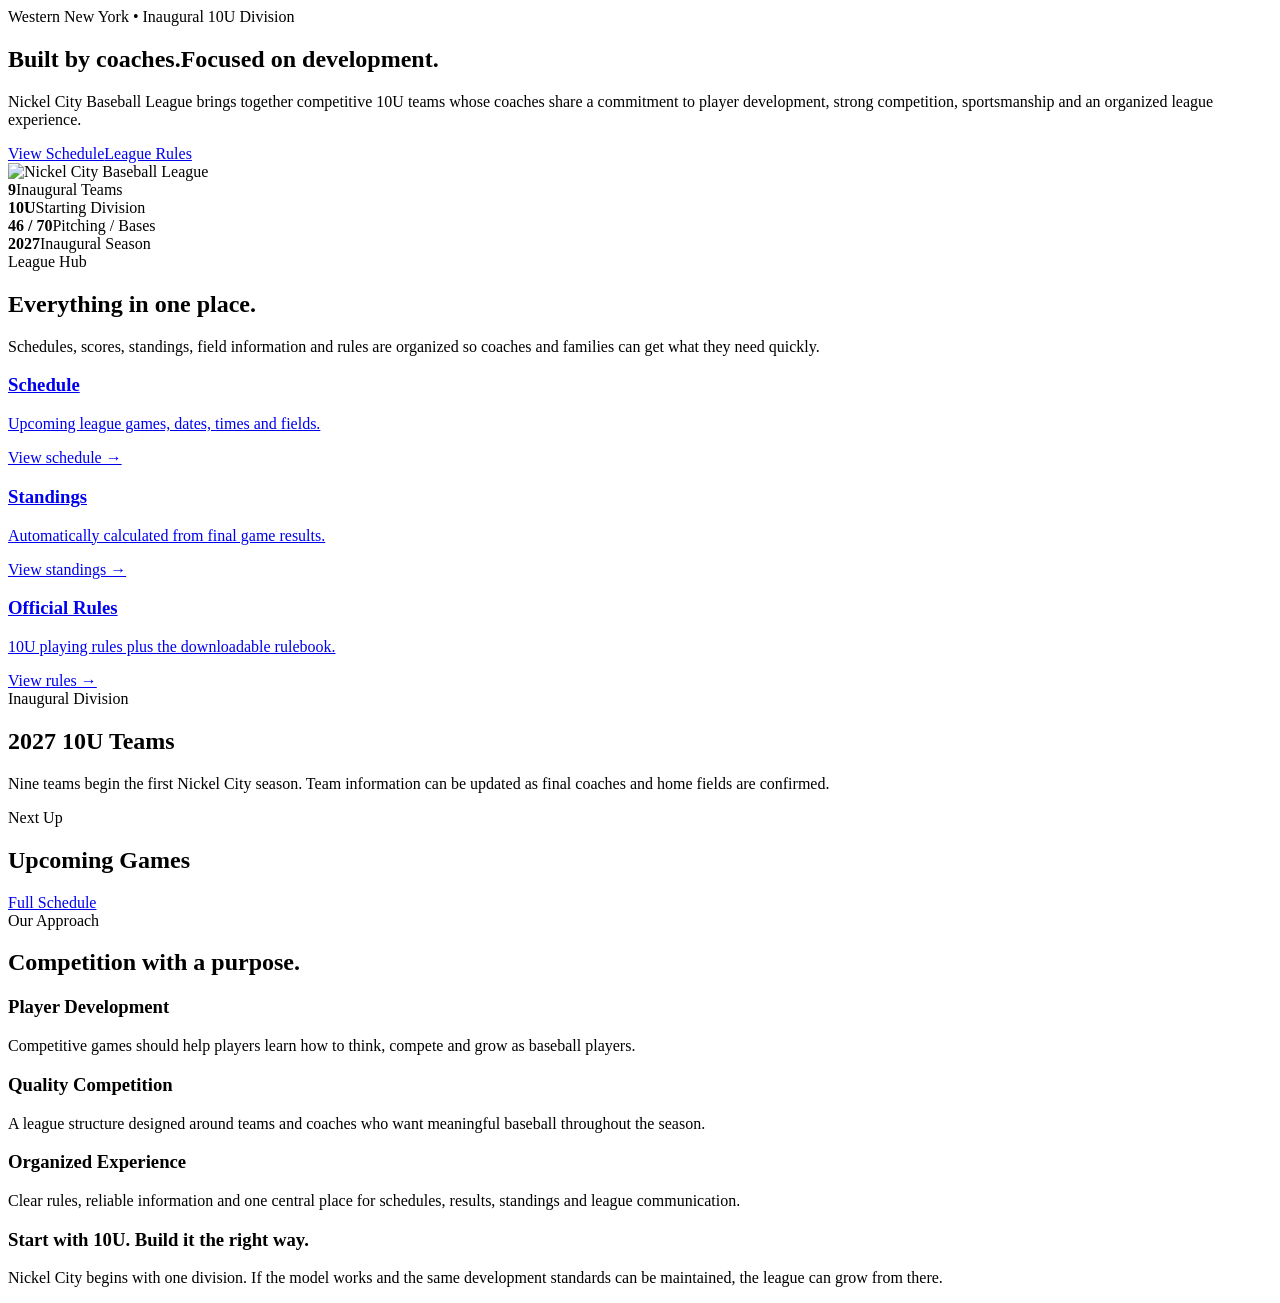
==== index.html @ 05db5ae2 "Add files via upload" ====
<!doctype html><html lang="en"><head><meta charset="utf-8"><meta name="viewport" content="width=device-width,initial-scale=1"><meta name="theme-color" content="#071a33"><link rel="icon" href="assets/img/favicon.png"><link rel="stylesheet" href="assets/css/style.css"><script defer src="assets/js/config.js"></script><script defer src="assets/js/data.js"></script><script defer src="assets/js/site.js"></script><script defer src="assets/js/league.js"></script><title>Nickel City Baseball League | Buffalo, NY</title><meta name="description" content="Nickel City Baseball League - competitive youth baseball in Western New York."></head><body><div data-site-header></div>
<main>
<section class="hero"><div class="wrap hero-grid"><div><div class="eyebrow">Western New York • Inaugural 10U Division</div><h1>Built by coaches.<span>Focused on development.</span></h1><p class="lead">Nickel City Baseball League brings together competitive 10U teams whose coaches share a commitment to player development, strong competition, sportsmanship and an organized league experience.</p><div class="actions"><a class="btn btn-red" href="schedule.html">View Schedule</a><a class="btn btn-light" href="rules.html">League Rules</a></div></div><div><img class="hero-logo" src="assets/img/nickel-city-logo.png" alt="Nickel City Baseball League"></div></div></section>
<div class="stats"><div class="wrap stat-grid"><div class="stat"><strong>9</strong><span>Inaugural Teams</span></div><div class="stat"><strong>10U</strong><span>Starting Division</span></div><div class="stat"><strong>46 / 70</strong><span>Pitching / Bases</span></div><div class="stat"><strong>2027</strong><span>Inaugural Season</span></div></div></div>
<section class="section"><div class="wrap"><div class="section-head"><div><div class="kicker">League Hub</div><h2>Everything in one place.</h2></div><p>Schedules, scores, standings, field information and rules are organized so coaches and families can get what they need quickly.</p></div><div class="cards"><a class="card quick-card" href="schedule.html"><h3>Schedule</h3><p>Upcoming league games, dates, times and fields.</p><div class="arrow">View schedule →</div></a><a class="card quick-card" href="standings.html"><h3>Standings</h3><p>Automatically calculated from final game results.</p><div class="arrow">View standings →</div></a><a class="card quick-card" href="rules.html"><h3>Official Rules</h3><p>10U playing rules plus the downloadable rulebook.</p><div class="arrow">View rules →</div></a></div></div></section>
<section class="section alt"><div class="wrap"><div class="section-head"><div><div class="kicker">Inaugural Division</div><h2>2027 10U Teams</h2></div><p>Nine teams begin the first Nickel City season. Team information can be updated as final coaches and home fields are confirmed.</p></div><div class="team-grid" data-team-grid></div></div></section>
<section class="section"><div class="wrap"><div class="section-head"><div><div class="kicker">Next Up</div><h2>Upcoming Games</h2></div><a class="btn btn-outline" href="schedule.html">Full Schedule</a></div><div class="game-list" data-games="schedule" data-limit="3"></div></div></section>
<section class="section alt"><div class="wrap"><div class="section-head"><div><div class="kicker">Our Approach</div><h2>Competition with a purpose.</h2></div></div><div class="cards"><div class="card"><h3>Player Development</h3><p>Competitive games should help players learn how to think, compete and grow as baseball players.</p></div><div class="card"><h3>Quality Competition</h3><p>A league structure designed around teams and coaches who want meaningful baseball throughout the season.</p></div><div class="card"><h3>Organized Experience</h3><p>Clear rules, reliable information and one central place for schedules, results, standings and league communication.</p></div></div></div></section>
<section class="section"><div class="wrap callout"><h3>Start with 10U. Build it the right way.</h3><p>Nickel City begins with one division. If the model works and the same development standards can be maintained, the league can grow from there.</p></div></section>
</main><div data-site-footer></div></body></html>
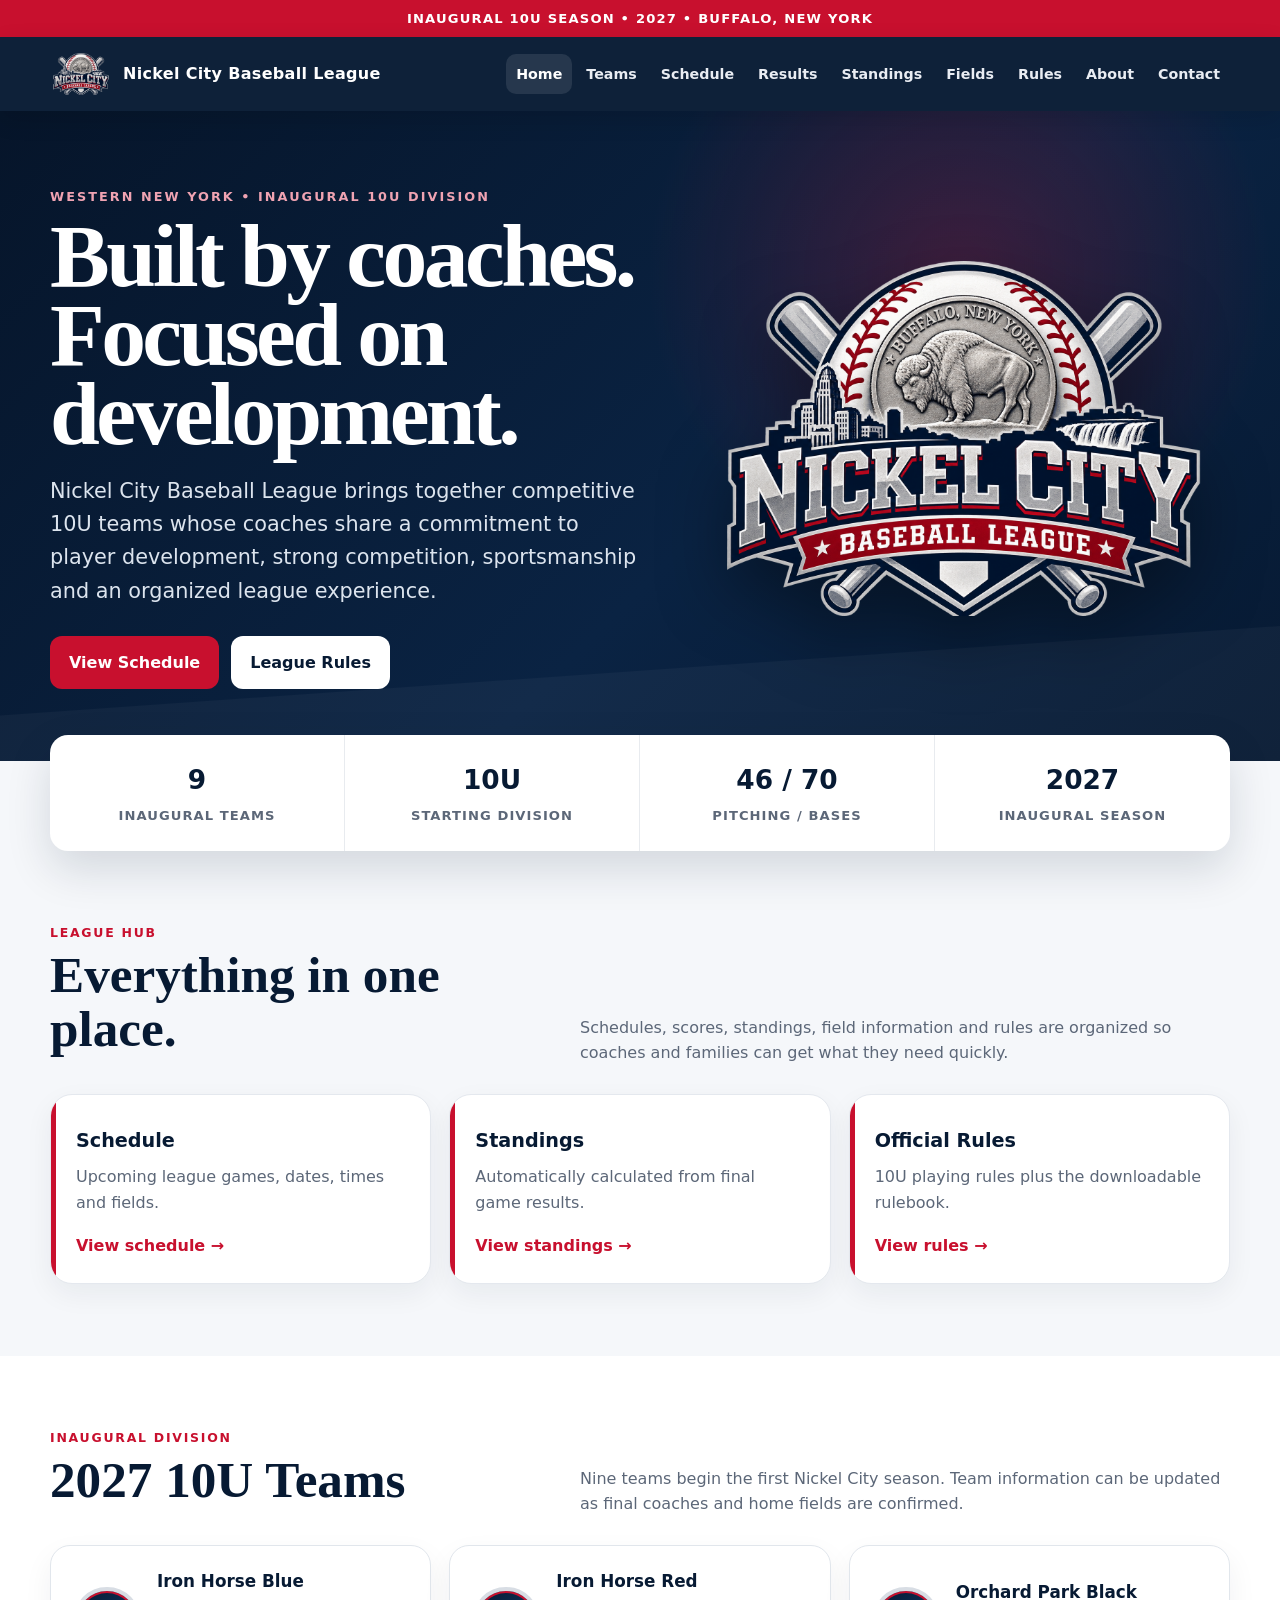
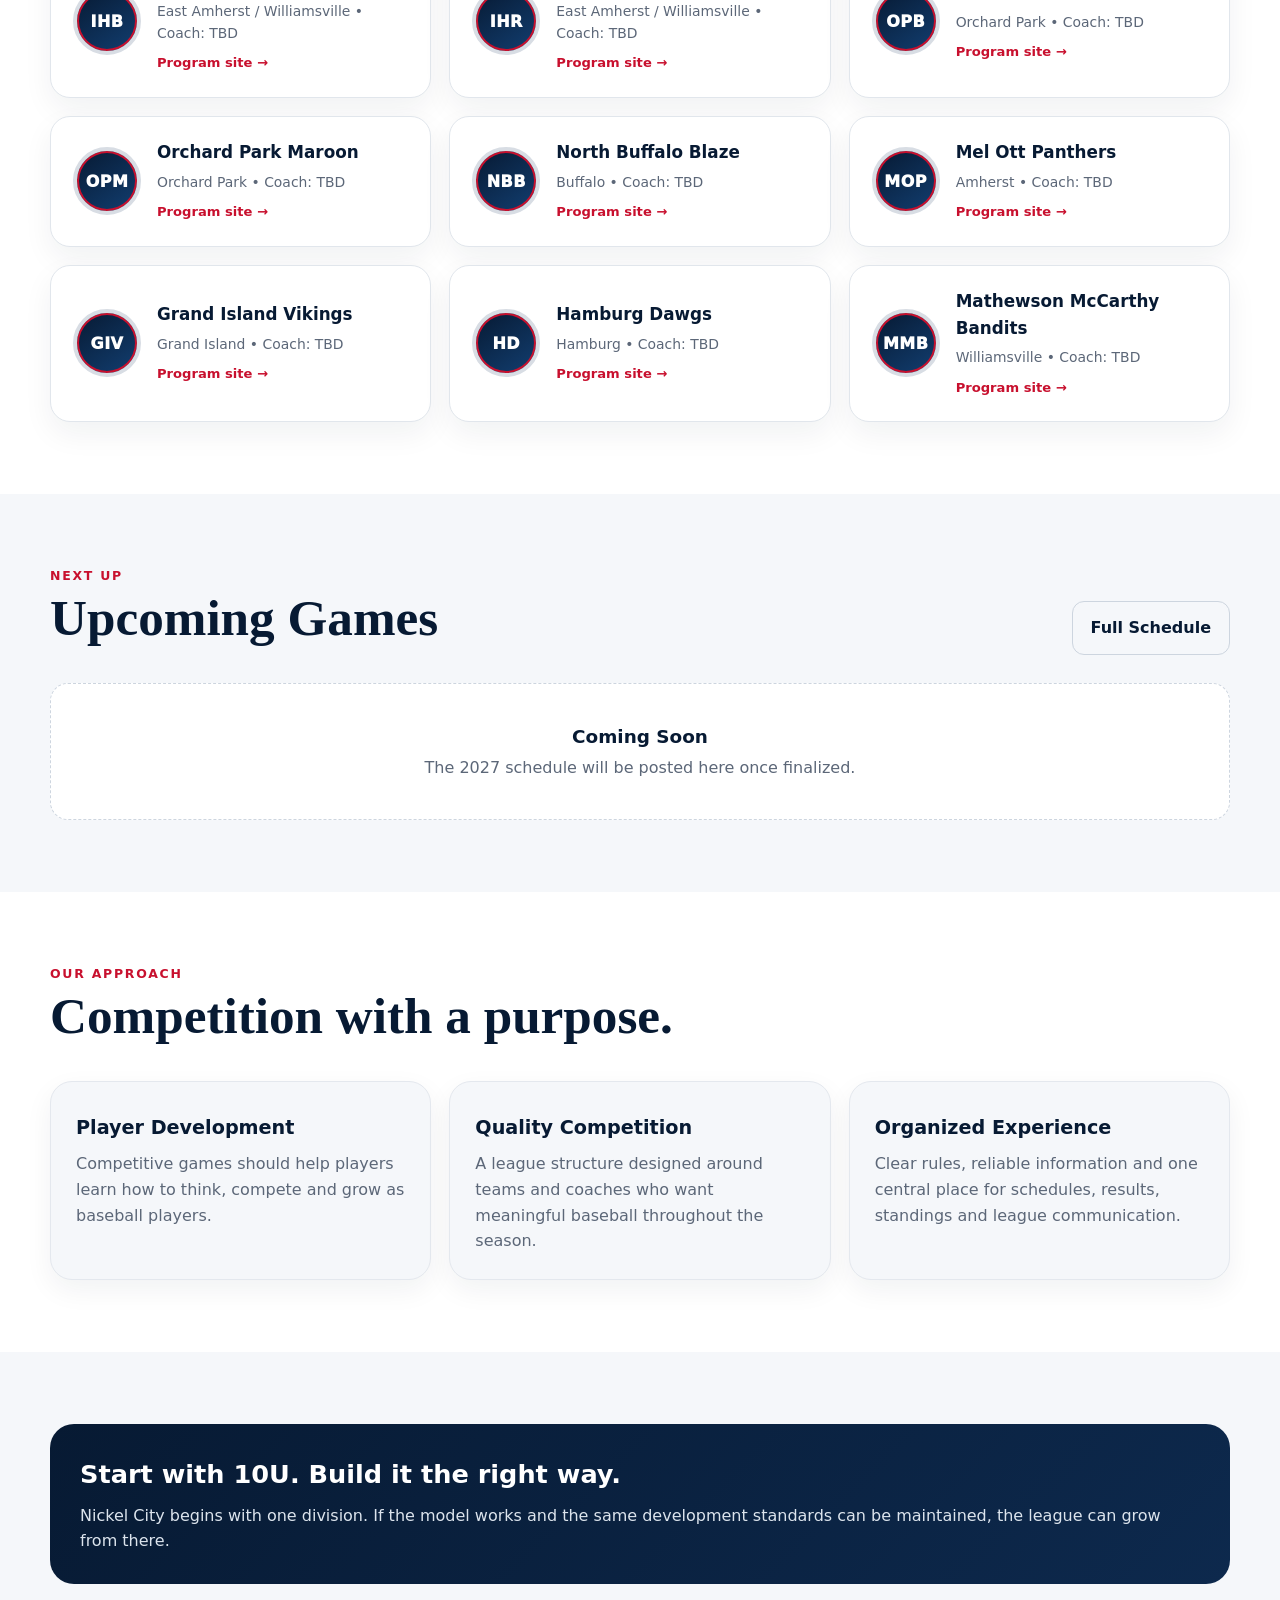
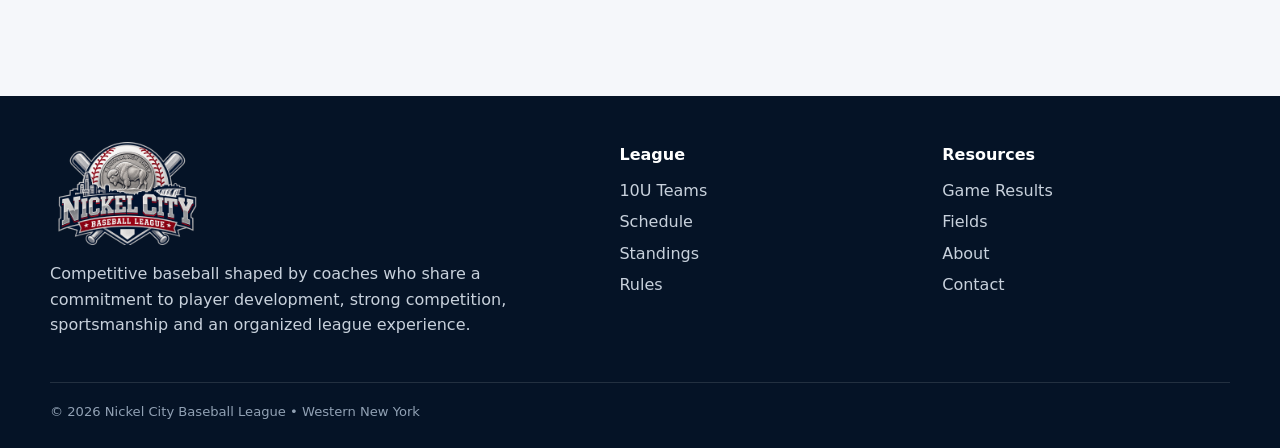
==== commit 80308b35: "Add files via upload" ====
--- a/index.html
+++ b/index.html
@@ -1,6 +1,6 @@
-<!doctype html><html lang="en"><head><meta charset="utf-8"><meta name="viewport" content="width=device-width,initial-scale=1"><meta name="theme-color" content="#071a33"><link rel="icon" href="assets/img/favicon.png"><link rel="stylesheet" href="assets/css/style.css"><script defer src="assets/js/config.js"></script><script defer src="assets/js/data.js"></script><script defer src="assets/js/site.js"></script><script defer src="assets/js/league.js"></script><title>Nickel City Baseball League | Buffalo, NY</title><meta name="description" content="Nickel City Baseball League - competitive youth baseball in Western New York."></head><body><div data-site-header></div>
+<!doctype html><html lang="en"><head><meta charset="utf-8"><meta name="viewport" content="width=device-width,initial-scale=1"><meta name="theme-color" content="#071a33"><link rel="icon" href="favicon.png"><link rel="stylesheet" href="style.css"><script defer src="config.js"></script><script defer src="data.js"></script><script defer src="site.js"></script><script defer src="league.js"></script><title>Nickel City Baseball League | Buffalo, NY</title><meta name="description" content="Nickel City Baseball League - competitive youth baseball in Western New York."></head><body><div data-site-header></div>
 <main>
-<section class="hero"><div class="wrap hero-grid"><div><div class="eyebrow">Western New York • Inaugural 10U Division</div><h1>Built by coaches.<span>Focused on development.</span></h1><p class="lead">Nickel City Baseball League brings together competitive 10U teams whose coaches share a commitment to player development, strong competition, sportsmanship and an organized league experience.</p><div class="actions"><a class="btn btn-red" href="schedule.html">View Schedule</a><a class="btn btn-light" href="rules.html">League Rules</a></div></div><div><img class="hero-logo" src="assets/img/nickel-city-logo.png" alt="Nickel City Baseball League"></div></div></section>
+<section class="hero"><div class="wrap hero-grid"><div><div class="eyebrow">Western New York • Inaugural 10U Division</div><h1>Built by coaches.<span>Focused on development.</span></h1><p class="lead">Nickel City Baseball League brings together competitive 10U teams whose coaches share a commitment to player development, strong competition, sportsmanship and an organized league experience.</p><div class="actions"><a class="btn btn-red" href="schedule.html">View Schedule</a><a class="btn btn-light" href="rules.html">League Rules</a></div></div><div><img class="hero-logo" src="nickel-city-logo.png" alt="Nickel City Baseball League"></div></div></section>
 <div class="stats"><div class="wrap stat-grid"><div class="stat"><strong>9</strong><span>Inaugural Teams</span></div><div class="stat"><strong>10U</strong><span>Starting Division</span></div><div class="stat"><strong>46 / 70</strong><span>Pitching / Bases</span></div><div class="stat"><strong>2027</strong><span>Inaugural Season</span></div></div></div>
 <section class="section"><div class="wrap"><div class="section-head"><div><div class="kicker">League Hub</div><h2>Everything in one place.</h2></div><p>Schedules, scores, standings, field information and rules are organized so coaches and families can get what they need quickly.</p></div><div class="cards"><a class="card quick-card" href="schedule.html"><h3>Schedule</h3><p>Upcoming league games, dates, times and fields.</p><div class="arrow">View schedule →</div></a><a class="card quick-card" href="standings.html"><h3>Standings</h3><p>Automatically calculated from final game results.</p><div class="arrow">View standings →</div></a><a class="card quick-card" href="rules.html"><h3>Official Rules</h3><p>10U playing rules plus the downloadable rulebook.</p><div class="arrow">View rules →</div></a></div></div></section>
 <section class="section alt"><div class="wrap"><div class="section-head"><div><div class="kicker">Inaugural Division</div><h2>2027 10U Teams</h2></div><p>Nine teams begin the first Nickel City season. Team information can be updated as final coaches and home fields are confirmed.</p></div><div class="team-grid" data-team-grid></div></div></section>
--- a/style.css
+++ b/style.css
@@ -0,0 +1,5 @@
+
+:root{--navy:#071a33;--navy2:#0d294d;--red:#c8102e;--silver:#c6cbd2;--ink:#111827;--muted:#5c6778;--paper:#f5f7fa;--white:#fff;--shadow:0 18px 45px rgba(7,26,51,.14);--radius:22px;--max:1180px}
+*{box-sizing:border-box}html{scroll-behavior:smooth}body{margin:0;font-family:Inter,ui-sans-serif,system-ui,-apple-system,BlinkMacSystemFont,"Segoe UI",sans-serif;color:var(--ink);background:var(--paper);line-height:1.6}a{color:inherit}img{max-width:100%;display:block}.wrap{width:min(var(--max),calc(100% - 40px));margin:auto}.site-top{background:var(--red);color:#fff;text-align:center;font-size:.82rem;font-weight:800;letter-spacing:.09em;text-transform:uppercase;padding:8px 16px}.site-header{position:sticky;top:0;z-index:50;background:rgba(7,26,51,.97);backdrop-filter:blur(10px);box-shadow:0 8px 25px rgba(0,0,0,.12)}.nav{min-height:74px;display:flex;align-items:center;gap:24px}.brand{display:flex;align-items:center;gap:11px;text-decoration:none;color:#fff;font-weight:900;letter-spacing:.02em}.brand img{width:62px;height:48px;object-fit:contain}.brand span{font-size:1rem}.nav-links{margin-left:auto;display:flex;align-items:center;gap:4px}.nav-links a{color:#e9edf3;text-decoration:none;font-weight:800;font-size:.89rem;padding:9px 10px;border-radius:10px}.nav-links a:hover,.nav-links a.active{background:rgba(255,255,255,.1);color:#fff}.menu-btn{display:none;margin-left:auto;background:transparent;border:1px solid rgba(255,255,255,.25);color:white;border-radius:10px;padding:8px 12px;font-weight:800}.hero{position:relative;overflow:hidden;background:radial-gradient(circle at 75% 25%,rgba(200,16,46,.27),transparent 29%),linear-gradient(135deg,#06152a 0%,#0a2343 58%,#071a33 100%);color:#fff;padding:76px 0 72px}.hero:after{content:"";position:absolute;inset:auto -5% -130px -5%;height:220px;background:rgba(255,255,255,.035);transform:rotate(-4deg)}.hero-grid{position:relative;z-index:2;display:grid;grid-template-columns:1.05fr .95fr;gap:60px;align-items:center}.eyebrow{font-size:.8rem;letter-spacing:.16em;text-transform:uppercase;font-weight:900;color:#f0a3b2}.hero h1{font-family:Georgia,"Times New Roman",serif;font-size:clamp(3rem,7vw,6.2rem);line-height:.88;margin:10px 0 20px;letter-spacing:-.04em}.hero h1 span{display:block;color:#fff}.hero .lead{font-size:clamp(1.05rem,2vw,1.3rem);max-width:650px;color:#dce4ee}.hero-logo{filter:drop-shadow(0 28px 35px rgba(0,0,0,.38));max-height:500px;margin:auto}.actions{display:flex;flex-wrap:wrap;gap:12px;margin-top:28px}.btn{display:inline-flex;align-items:center;justify-content:center;gap:8px;text-decoration:none;font-weight:900;border-radius:12px;padding:13px 18px;border:1px solid transparent;transition:.2s transform,.2s background}.btn:hover{transform:translateY(-2px)}.btn-red{background:var(--red);color:#fff}.btn-light{background:#fff;color:var(--navy)}.btn-outline{border-color:#cdd5df;background:transparent;color:var(--navy)}.stats{margin-top:-26px;position:relative;z-index:4}.stat-grid{display:grid;grid-template-columns:repeat(4,1fr);background:#fff;border-radius:18px;box-shadow:var(--shadow);overflow:hidden}.stat{padding:24px;text-align:center;border-right:1px solid #e8ebef}.stat:last-child{border-right:0}.stat strong{display:block;color:var(--navy);font-size:1.65rem}.stat span{font-size:.82rem;text-transform:uppercase;letter-spacing:.08em;color:var(--muted);font-weight:800}.section{padding:72px 0}.section.alt{background:#fff}.section-head{display:flex;align-items:end;justify-content:space-between;gap:30px;margin-bottom:28px}.kicker{color:var(--red);font-size:.78rem;text-transform:uppercase;letter-spacing:.14em;font-weight:900}.section h2,.page-hero h1{font-family:Georgia,"Times New Roman",serif;color:var(--navy);font-size:clamp(2rem,4vw,3.5rem);line-height:1.05;margin:5px 0 10px}.section-head p{max-width:650px;color:var(--muted);margin:0}.cards{display:grid;grid-template-columns:repeat(3,1fr);gap:18px}.card{background:#fff;border:1px solid #e4e8ee;border-radius:var(--radius);padding:25px;box-shadow:0 10px 28px rgba(7,26,51,.06)}.alt .card{background:var(--paper)}.card h3{margin:6px 0 8px;color:var(--navy);font-size:1.2rem}.card p{margin:0;color:var(--muted)}.quick-card{text-decoration:none;position:relative;overflow:hidden}.quick-card:before{content:"";position:absolute;left:0;top:0;bottom:0;width:5px;background:var(--red)}.quick-card .arrow{margin-top:17px;color:var(--red);font-weight:900}.team-grid{display:grid;grid-template-columns:repeat(3,1fr);gap:18px}.team-card{background:#fff;border-radius:20px;border:1px solid #e1e6ec;padding:22px;box-shadow:0 12px 30px rgba(7,26,51,.06);display:flex;gap:16px;align-items:center}.team-badge{flex:0 0 68px;width:68px;height:68px;border-radius:50%;display:grid;place-items:center;background:linear-gradient(145deg,var(--navy),#123e70);color:#fff;border:4px solid #d8dde4;box-shadow:inset 0 0 0 2px var(--red);font-weight:950;letter-spacing:.03em}.team-card h3{font-size:1.05rem;margin:0 0 5px;color:var(--navy)}.team-meta{font-size:.87rem;color:var(--muted)}.small-link{display:inline-block;margin-top:8px;color:var(--red);font-weight:900;text-decoration:none;font-size:.82rem}.page-hero{background:linear-gradient(130deg,#071a33,#0d294d);color:#fff;padding:54px 0}.page-hero h1{color:#fff;margin:0 0 10px}.page-hero p{margin:0;color:#d6dfeb;max-width:780px;font-size:1.08rem}.toolbar{display:flex;gap:12px;align-items:center;flex-wrap:wrap;margin:0 0 24px}.toolbar select,.toolbar input{background:#fff;border:1px solid #d6dce4;border-radius:10px;padding:11px 13px;font:inherit;min-width:210px}.game-list{display:grid;gap:14px}.game{background:#fff;border:1px solid #e1e6ec;border-radius:18px;padding:20px;display:grid;grid-template-columns:140px 1fr 130px;gap:18px;align-items:center}.game-date{font-weight:900;color:var(--navy)}.game-date span{display:block;font-size:.85rem;color:var(--muted);font-weight:700}.matchup{display:grid;gap:5px}.team-line{display:flex;justify-content:space-between;gap:20px;font-weight:850}.score{font-size:1.2rem;color:var(--navy)}.game-side{text-align:right;color:var(--muted);font-size:.88rem}.status{display:inline-block;font-size:.72rem;text-transform:uppercase;letter-spacing:.08em;font-weight:900;border-radius:99px;padding:5px 8px;background:#edf1f5;color:var(--navy)}.status.final{background:#e8f6ed;color:#176b34}.status.postponed{background:#fff3d6;color:#8a5a00}.status.cancelled{background:#fde7ea;color:#9c1730}.table-wrap{overflow:auto;background:#fff;border:1px solid #e0e5eb;border-radius:18px;box-shadow:0 10px 28px rgba(7,26,51,.05)}table{width:100%;border-collapse:collapse;min-width:760px}th{background:var(--navy);color:#fff;text-align:center;padding:14px 12px;font-size:.79rem;text-transform:uppercase;letter-spacing:.07em}th:nth-child(2),td:nth-child(2){text-align:left}td{padding:15px 12px;border-bottom:1px solid #e8ebef;text-align:center;font-weight:700}tr:last-child td{border-bottom:0}.rank{color:var(--red);font-weight:950}.empty{padding:38px;background:#fff;border:1px dashed #cdd5df;border-radius:18px;text-align:center;color:var(--muted)}.empty strong{display:block;color:var(--navy);font-size:1.15rem;margin-bottom:4px}.rules-grid{display:grid;grid-template-columns:repeat(2,1fr);gap:18px}.rule-card{background:#fff;border:1px solid #e1e6ec;border-radius:18px;padding:24px}.rule-card h3{color:var(--navy);margin:0 0 8px}.rule-card ul{margin:0;padding-left:20px;color:var(--muted)}.callout{background:linear-gradient(135deg,var(--navy),var(--navy2));color:#fff;border-radius:24px;padding:30px}.callout h3{font-size:1.6rem;margin:0 0 8px}.callout p{color:#dce4ed;margin:0}.field-grid{display:grid;grid-template-columns:repeat(2,1fr);gap:18px}.field{background:#fff;border:1px solid #e1e6ec;border-radius:18px;padding:22px}.field h3{margin:0 0 6px;color:var(--navy)}.prose{max-width:820px}.prose p{color:#465366;font-size:1.04rem}.contact-box{background:#fff;border:1px solid #e1e6ec;border-radius:24px;padding:32px;max-width:760px}.site-footer{background:#051326;color:#c8d1dc;padding:46px 0 26px;margin-top:40px}.footer-grid{display:grid;grid-template-columns:1.3fr .7fr .7fr;gap:35px}.footer-logo{width:155px;margin-bottom:14px}.site-footer h4{color:#fff;margin:0 0 10px}.site-footer a{display:block;color:#c8d1dc;text-decoration:none;margin:6px 0}.site-footer a:hover{color:#fff}.copyright{border-top:1px solid rgba(255,255,255,.12);margin-top:28px;padding-top:18px;font-size:.82rem;color:#91a1b4}.note{font-size:.86rem;color:var(--muted)}.badge-line{display:inline-flex;gap:8px;align-items:center;background:#edf1f5;border-radius:999px;padding:6px 10px;color:var(--navy);font-size:.79rem;font-weight:900;margin-bottom:12px}
+@media(max-width:980px){.nav-links{position:absolute;left:0;right:0;top:74px;background:#071a33;padding:12px 20px 20px;display:none;flex-direction:column;align-items:stretch}.nav-links.open{display:flex}.menu-btn{display:block}.hero-grid{grid-template-columns:1fr;text-align:center}.hero .lead{margin-left:auto;margin-right:auto}.actions{justify-content:center}.hero-logo{max-height:360px}.stat-grid{grid-template-columns:repeat(2,1fr)}.stat:nth-child(2){border-right:0}.stat:nth-child(-n+2){border-bottom:1px solid #e8ebef}.cards,.team-grid{grid-template-columns:repeat(2,1fr)}.game{grid-template-columns:120px 1fr}.game-side{grid-column:2;text-align:left}.footer-grid{grid-template-columns:1fr 1fr}.footer-grid>div:first-child{grid-column:1/-1}}
+@media(max-width:650px){.wrap{width:min(var(--max),calc(100% - 28px))}.brand span{display:none}.hero{padding:54px 0}.hero h1{font-size:3.35rem}.stats{margin-top:0}.stat-grid{border-radius:0}.cards,.team-grid,.rules-grid,.field-grid{grid-template-columns:1fr}.section{padding:52px 0}.section-head{align-items:start;flex-direction:column}.game{grid-template-columns:1fr;gap:10px}.game-side{grid-column:auto;text-align:left}.footer-grid{grid-template-columns:1fr}.footer-grid>div:first-child{grid-column:auto}}
